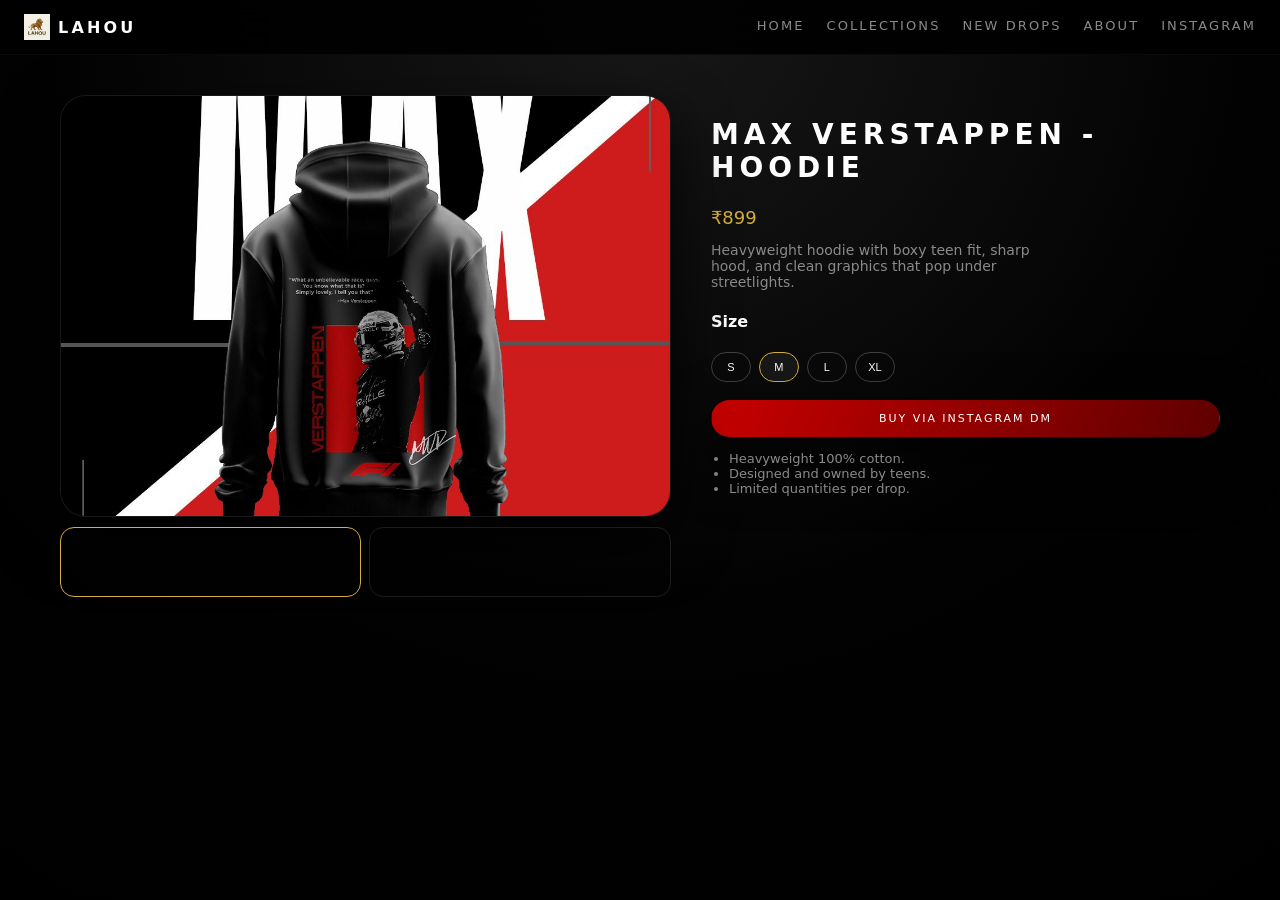
==== max-hood.html @ ea8ffd42 "Add files via upload" ====
<!DOCTYPE html>
<html lang="en">
<head>
  <meta charset="UTF-8" />
  <title>MAX VERSTAPPEN - hoodie</title>
  <meta name="viewport" content="width=device-width, initial-scale=1.0" />
  <link rel="stylesheet" href="styles.css" />
</head>
<body class="product-body">
  <!-- Sticky DM button (mobile) -->
  <a href="https://www.instagram.com/lahou.in/" target="_blank" class="dm-sticky">
    DM to Order
  </a>

  <!-- Navbar reused -->
  <header class="navbar">
    <div class="nav-left">
      <div class="logo">
  <img src="assets/logo.jpg" alt="LAHOU streetwear logo" class="logo-img" />
<span class="logo-text">LAHOU</span>
      </div>
    </div>
    <nav class="nav-links">
      <a href="index.html#hero" class="nav-link">Home</a>
      <a href="index.html#collections" class="nav-link">Collections</a>
      <a href="index.html#new-drops" class="nav-link">New Drops</a>
      <a href="index.html#about" class="nav-link">About</a>
      <a href="https://www.instagram.com/lahou.in/" target="_blank" class="nav-link">Instagram</a>
    </nav>
    <button class="hamburger" id="hamburger">
      <span></span><span></span><span></span>
    </button>
  </header>


  <div class="mobile-menu" id="mobileMenu">
    <a href="index.html#hero" class="mobile-link">Home</a>
    <a href="index.html#collections" class="mobile-link">Collections</a>
    <a href="index.html#new-drops" class="mobile-link">New Drops</a>
    <a href="index.html#about" class="mobile-link">About</a>
    <a href="https://www.instagram.com/lahou.in/" target="_blank" class="mobile-link">Instagram</a>
  </div>

  <!-- Product Layout -->
  <main class="product-page">
    <section class="product-gallery">
      <div class="product-main-image zoom-wrap">
        <div class="product-main-img product-2" id="zoomImage"></div>
      </div>
      <div class="product-thumbs">
        <div class="thumb thumb-active" data-image="product-2"></div>
        <div class="thumb" data-image="product-2b"></div>
       
      </div>
    </section>

    <section class="product-details">
      <h1>MAX VERSTAPPEN - hoodie</h1>
      <p class="product-price">₹899</p>
      <p class="product-short">
        Heavyweight hoodie with boxy teen fit, sharp hood, and clean graphics that pop under streetlights.
      </p>

      <div class="product-sizes">
        <h4>Size</h4>
        <div class="size-options">
          <button class="size-btn">S</button>
          <button class="size-btn active">M</button>
          <button class="size-btn">L</button>
          <button class="size-btn">XL</button>
        </div>
      </div>

      <a href="https://www.instagram.com/lahou.in/" target="_blank" class="btn primary wide">
        Buy via Instagram DM
      </a>

      <ul class="product-meta">
        <li>Heavyweight 100% cotton.</li>
        <li>Designed and owned by teens.</li>
        <li>Limited quantities per drop.</li>
      </ul>
    </section>
  </main>

 

  <script src="script.js"></script>
</body>
</html>
---- styles.css ----
:root {
  --black: #000000;
  --white: #ffffff;
  --red: #c80000;
  --gold: #d4af37;
  --bg: #050506;
  --gray: #8a8a8a;
  --card: #101015;
  --border-subtle: #1d1d20;
  --radius: 14px;
  --transition-fast: 0.25s ease;
  --shadow-soft: 0 24px 60px rgba(0, 0, 0, 0.9);
  --shadow-gold: 0 0 28px rgba(212, 175, 55, 0.3);
  --max-width: 1200px;
}

*,
*::before,
*::after {
  box-sizing: border-box;
}

html,
body {
  margin: 0;
  padding: 0;
  background: radial-gradient(circle at top, #151515 0%, #020203 55%, #000000 100%);
  color: var(--white);
  font-family: system-ui, -apple-system, BlinkMacSystemFont, "SF Pro Text", "Inter", sans-serif;
  scroll-behavior: smooth;
}

body {
  min-height: 100vh;
}

/* Generic */

.section {
  width: 100%;
}

.section-padded {
  padding: 80px 20px;
}

.section-header {
  max-width: var(--max-width);
  margin: 0 auto 40px;
}

.section-header h2 {
  font-size: 32px;
  letter-spacing: 0.12em;
  text-transform: uppercase;
}

.section-header p {
  color: var(--gray);
  max-width: 420px;
}

/* Navbar */

.navbar {
  position: sticky;
  top: 0;
  z-index: 50;
  display: flex;
  align-items: center;
  justify-content: space-between;
  padding: 14px 24px;
  background: rgba(0, 0, 0, 0.9);
  backdrop-filter: blur(14px);
  border-bottom: 1px solid rgba(255, 255, 255, 0.04);
}

.logo {
  display: flex;
  align-items: center;
  gap: 8px;
  font-weight: 700;
  letter-spacing: 0.2em;
  text-transform: uppercase;
}

.logo-icon {
  width: 28px;
  height: 28px;
  display: inline-flex;
  align-items: center;
  justify-content: center;
  border-radius: 50%;
  border: 1px solid rgba(255, 255, 255, 0.2);
  background: radial-gradient(circle at 30% 0%, #c80000 0%, #000 60%);
  font-size: 16px;
}

.nav-links {
  display: flex;
  gap: 22px;
}

.nav-link {
  font-size: 13px;
  text-transform: uppercase;
  letter-spacing: 0.16em;
  color: var(--gray);
  position: relative;
  padding-bottom: 4px;
  text-decoration: none;
  transition: color var(--transition-fast);
}

.nav-link::after {
  content: "";
  position: absolute;
  left: 0;
  bottom: 0;
  width: 0;
  height: 2px;
  background: var(--red);
  transition: width var(--transition-fast);
}

.nav-link:hover {
  color: var(--white);
}

.nav-link:hover::after,
.nav-link.active::after {
  width: 100%;
}

.hamburger {
  display: none;
  flex-direction: column;
  gap: 4px;
  width: 22px;
  height: 18px;
  border: none;
  background: transparent;
  padding: 0;
  cursor: pointer;
}

.hamburger span {
  display: block;
  height: 2px;
  background: var(--white);
  border-radius: 999px;
}

/* Mobile menu */

.mobile-menu {
  position: fixed;
  inset: 0;
  background: rgba(0, 0, 0, 0.96);
  display: none;
  flex-direction: column;
  padding-top: 80px;
  z-index: 40;
}

.mobile-menu.open {
  display: flex;
}

.mobile-link {
  padding: 16px 24px;
  font-size: 18px;
  text-decoration: none;
  color: var(--white);
  border-bottom: 1px solid rgba(255, 255, 255, 0.08);
}

/* Hero */

.hero {
  position: relative;
  min-height: calc(100vh - 64px);
  padding: 60px 20px 80px;
  overflow: hidden;
  display: flex;
  align-items: center;
}

.hero-bg {
  position: absolute;
  inset: 0;
  background:
    radial-gradient(circle at 0% 0%, rgba(200, 0, 0, 0.3) 0%, transparent 55%),
    radial-gradient(circle at 100% 100%, rgba(212, 175, 55, 0.2) 0%, transparent 50%);
  opacity: 0.5;
  pointer-events: none;
}

.hero-content {
  position: relative;
  max-width: var(--max-width);
  width: 100%;
  margin: 0 auto;
  display: grid;
  grid-template-columns: minmax(0, 1.3fr) minmax(0, 1fr);
  gap: 40px;
  align-items: center;
}

.hero-text {
  max-width: 520px;
}

.hero-tagline {
  text-transform: uppercase;
  letter-spacing: 0.22em;
  font-size: 11px;
  color: var(--gray);
  margin-bottom: 18px;
}

.hero h1 {
  font-size: 46px;
  line-height: 1.05;
  margin: 0 0 22px;
  letter-spacing: 0.14em;
  text-transform: uppercase;
}

.hero-sub {
  color: #c5c5c5;
  font-size: 16px;
  max-width: 340px;
}

.hero-ctas {
  margin-top: 28px;
  display: flex;
  flex-wrap: wrap;
  gap: 12px;
}

.btn {
  border-radius: 999px;
  text-decoration: none;
  text-transform: uppercase;
  letter-spacing: 0.18em;
  font-size: 11px;
  padding: 11px 24px;
  border: 1px solid transparent;
  cursor: pointer;
  display: inline-flex;
  align-items: center;
  justify-content: center;
  gap: 6px;
  transition: all var(--transition-fast);
}

.btn.primary {
  background: linear-gradient(120deg, var(--red), #5e0000);
  color: var(--white);
  box-shadow: var(--shadow-soft);
}

.btn.primary:hover {
  box-shadow: var(--shadow-gold);
}

.btn.secondary {
  background: transparent;
  border: 1px solid rgba(255, 255, 255, 0.4);
  color: var(--white);
}

.btn.secondary:hover {
  border-color: var(--red);
  color: var(--red);
}

.btn.ghost {
  background: rgba(255, 255, 255, 0.04);
  color: var(--gray);
}

.btn.ghost:hover {
  background: rgba(255, 255, 255, 0.1);
  color: var(--white);
}

.btn.tiny {
  padding: 8px 18px;
  font-size: 10px;
}

.btn.wide {
  width: 100%;
}

.hero-product {
  display: flex;
  align-items: center;
  justify-content: flex-end;
  gap: 16px;
}

.hero-mockup {
  position: relative;
  border-radius: 26px;
  background: radial-gradient(circle at 20% 0%, rgba(255, 255, 255, 0.12) 0%, rgba(0, 0, 0, 1) 70%);
  padding: 18px;
  border: 1px solid rgba(255, 255, 255, 0.06);
  box-shadow: var(--shadow-soft);
  overflow: hidden;
  transform-origin: center;
  transition: transform 0.5s ease, box-shadow 0.5s ease;
}

.hero-mockup:hover {
  transform: translateY(-6px) scale(1.02);
  box-shadow: 0 34px 80px rgba(0, 0, 0, 1);
}

.hero-mockup-main {
  width: 260px;
  height: 340px;
}

.hero-mockup-secondary {
  width: 180px;
  height: 260px;
  opacity: 0.9;
}

.mockup-image {
  position: relative;
  width: 100%;
  height: 100%;
  border-radius: 20px;
  background-size: cover;
  background-position: center;
  filter: contrast(1.1) saturate(1.1);
}

.mockup-black {
  background-image: url("assets/luffy.jpeg");
  background-size: cover;
  background-position: center;
}

.mockup-red {
  background-image: url("assets/SM.jpeg");
  background-size: cover;
  background-position: center;
}


.mockup-label {
  position: absolute;
  bottom: 14px;
  left: 18px;
  padding: 4px 10px;
  border-radius: 999px;
  font-size: 10px;
  text-transform: uppercase;
  letter-spacing: 0.16em;
  background: rgba(0, 0, 0, 0.8);
  border: 1px solid rgba(255, 255, 255, 0.28);
}

/* Collections */

.collections-grid {
  max-width: var(--max-width);
  margin: 0 auto;
  display: grid;
  gap: 22px;
  grid-template-columns: repeat(4, minmax(0, 1fr));
}

.collection-card {
  position: relative;
  border-radius: var(--radius);
  overflow: hidden;
  background: radial-gradient(circle at top, #151515 0%, #050505 100%);
  border: 1px solid var(--border-subtle);
  cursor: pointer;
  transform: translateY(0);
  transition: transform var(--transition-fast), box-shadow var(--transition-fast), border-color var(--transition-fast);
}

.collection-image {
  height: 220px;
  background-size: cover;
  background-position: center;
  transition: transform 0.6s ease, filter 0.6s ease;
}
/* Featured collection images */
.coll-max {
  background-image: url("assets/MAX.jpeg");
  background-size: cover;
  background-position: center;
}

.coll-seedhe {
  background-image: url("assets/SM.jpeg");
  background-size: cover;
  background-position: center;
}

.coll-travis {
  background-image: url("assets/tavi.jpeg");
  background-size: cover;
  background-position: center;
}

.coll-luffy {
  background-image: url("assets/luffy.jpeg");
  background-size: cover;
  background-position: center;
}



.collection-info {
  padding: 14px 16px 16px;
  display: flex;
  align-items: center;
  justify-content: space-between;
  gap: 8px;
}

.collection-info h3 {
  font-size: 14px;
  text-transform: uppercase;
  letter-spacing: 0.18em;
}

.collection-link {
  border: none;
  background: transparent;
  color: var(--gray);
  font-size: 11px;
  text-transform: uppercase;
  letter-spacing: 0.16em;
  cursor: pointer;
  position: relative;
}

.collection-link::after {
  content: "";
  position: absolute;
  left: 0;
  bottom: -2px;
  width: 0;
  height: 1px;
  background: var(--gold);
  transition: width var(--transition-fast);
}

.collection-card:hover {
  transform: translateY(-8px);
  box-shadow: var(--shadow-soft);
  border-color: rgba(255, 255, 255, 0.16);
}

.collection-card:hover .collection-image {
  transform: scale(1.08);
  filter: saturate(1.2);
}

.collection-card:hover .collection-link::after {
  width: 100%;
}

/* Brand Story */

.brand-story {
  position: relative;
  padding: 80px 20px;
  overflow: hidden;
}

.brand-story-inner {
  max-width: var(--max-width);
  margin: 0 auto;
  position: relative;
  z-index: 2;
}

.brand-story h2 {
  font-size: 30px;
  text-transform: uppercase;
  letter-spacing: 0.18em;
  margin-bottom: 10px;
}

.brand-story p {
  max-width: 420px;
  color: var(--gray);
}

.lion-bg {
  position: absolute;
  right: -10%;
  top: -40%;
  width: 420px;
  height: 420px;
  background: radial-gradient(circle at 50% 50%, rgba(255, 255, 255, 0.12) 0%, transparent 60%);
  opacity: 0.22;
  pointer-events: none;
}

/* Product Grid */

.product-grid {
  max-width: var(--max-width);
  margin: 0 auto;
  display: grid;
  grid-template-columns: repeat(3, minmax(0, 1fr));
  gap: 22px;
}

.product-card {
  background: var(--card);
  border-radius: var(--radius);
  border: 1px solid var(--border-subtle);
  overflow: hidden;
  transition: transform var(--transition-fast), box-shadow var(--transition-fast), border-color var(--transition-fast);
}

.product-card:hover {
  transform: translateY(-8px);
  box-shadow: var(--shadow-soft);
  border-color: rgba(255, 255, 255, 0.2);
}

.product-image {
  height: 260px;
  background-size: cover;
  background-position: center;
  position: relative;
  transition: filter 0.4s ease, transform 0.4s ease;
}

/* Placeholder hoodie visuals using gradients */
/* Hoodie 1: Stranger */
.product-1 {
  background-image: url("assets/luffy.jpeg");
  background-size: cover;
  background-position: center;
}

.product-1b {
  background-image: url("assets/luffy-front.jpeg"); /* or another angle */
  background-size: cover;
  background-position: center;
}

/* Hoodie 2: MAX black */
.product-2 {
  background-image: url("assets/MAX.jpeg");
  background-size: cover;
  background-position: center;
}

.product-2b {
  background-image: url("assets/MAX-front.jpeg"); /* if you have it */
  background-size: cover;
  background-position: center;
}

/* Hoodie 3: Gold accent */
.product-3 {
  background-image: url("assets/SM.jpeg");
  background-size: cover;
  background-position: center;
}

.product-3b {
  background-image: url("assets/SM-back.jpeg"); /* optional */
  background-size: cover;
  background-position: center;
}


.product-card:hover .product-image {
  filter: hue-rotate(-8deg) saturate(1.2);
  transform: scale(1.04);
}

.product-info {
  padding: 14px 16px 16px;
  display: flex;
  flex-direction: column;
  gap: 6px;
}

.product-info h3 {
  font-size: 14px;
  text-transform: uppercase;
  letter-spacing: 0.14em;
}

.price {
  color: var(--gold);
  font-weight: 500;
}

/* Community */

.community {
  padding: 80px 20px 70px;
}

.community-grid {
  max-width: var(--max-width);
  margin: 0 auto;
  display: grid;
  grid-template-columns: repeat(4, minmax(0, 1fr));
  gap: 18px;
}

.community-card {
  height: 180px;
  border-radius: 18px;
  background: linear-gradient(135deg, #111, #000);
  border: 1px solid rgba(255, 255, 255, 0.06);
}

/* Instagram section */

.insta-section {
  padding-bottom: 90px;
}

.insta-grid {
  max-width: var(--max-width);
  margin: 0 auto 22px;
  display: grid;
  grid-template-columns: repeat(4, minmax(0, 1fr));
  gap: 18px;
}

.insta-post {
  height: 160px;
  border-radius: 18px;
  background: radial-gradient(circle at 20% 0%, #c80000 0%, #000 55%);
  border: 1px solid rgba(255, 255, 255, 0.08);
}

.insta-embed-placeholder {
  max-width: var(--max-width);
  margin: 0 auto;
  padding: 18px 16px;
  border-radius: 14px;
  border: 1px dashed rgba(255, 255, 255, 0.18);
  color: var(--gray);
  font-size: 13px;
}

/* Footer */

.footer {
  padding: 40px 20px 26px;
  background: #020203;
  border-top: 1px solid rgba(255, 255, 255, 0.06);
}

.footer-line {
  height: 1px;
  width: 100%;
  background: linear-gradient(90deg, transparent, var(--gold), transparent);
  margin-bottom: 26px;
}

.footer-content {
  max-width: var(--max-width);
  margin: 0 auto 16px;
  display: grid;
  grid-template-columns: repeat(4, minmax(0, 1fr));
  gap: 20px;
}

.footer-col h4 {
  font-size: 12px;
  text-transform: uppercase;
  letter-spacing: 0.2em;
  margin-bottom: 10px;
}

.footer-col p {
  margin: 4px 0;
  color: var(--gray);
  font-size: 13px;
}

.footer-insta-preview {
  display: grid;
  grid-template-columns: repeat(2, 1fr);
  gap: 4px;
}

.footer-insta-preview span {
  width: 100%;
  aspect-ratio: 1 / 1;
  border-radius: 8px;
  background: linear-gradient(135deg, #121212, #2b2b2b);
}

.footer-bottom {
  text-align: center;
  font-size: 11px;
  color: #737373;
}

/* Floating DM bubble */

.dm-bubble {
  position: fixed;
  right: 20px;
  bottom: 20px;
  z-index: 60;
  background: linear-gradient(135deg, #c80000, #5a0000);
  color: var(--white);
  padding: 10px 18px;
  border-radius: 999px;
  text-decoration: none;
  font-size: 11px;
  letter-spacing: 0.16em;
  text-transform: uppercase;
  box-shadow: 0 18px 40px rgba(0, 0, 0, 0.9);
  border: 1px solid rgba(255, 255, 255, 0.12);
}

/* New drop card */

.new-drop-card {
  position: fixed;
  left: 24px;
  bottom: 24px;
  z-index: 55;
  padding: 10px 14px;
  border-radius: 12px;
  background: rgba(0, 0, 0, 0.92);
  border: 1px solid rgba(255, 255, 255, 0.08);
  box-shadow: 0 16px 40px rgba(0, 0, 0, 0.9);
  font-size: 11px;
}

.new-drop-card h4 {
  text-transform: uppercase;
  letter-spacing: 0.16em;
  font-size: 10px;
  margin: 0 0 6px;
  color: var(--gray);
}

.countdown span {
  font-weight: 600;
}

/* Product modal */

.product-modal {
  position: fixed;
  inset: 0;
  background: rgba(0, 0, 0, 0.88);
  display: none;
  align-items: center;
  justify-content: center;
  z-index: 80;
}

.product-modal.open {
  display: flex;
}

.product-modal-inner {
  background: #050506;
  border-radius: 22px;
  padding: 22px;
  max-width: 780px;
  width: calc(100% - 40px);
  display: grid;
  grid-template-columns: minmax(0, 1.2fr) minmax(0, 1fr);
  gap: 22px;
  border: 1px solid rgba(255, 255, 255, 0.08);
  box-shadow: var(--shadow-soft);
}

.modal-close {
  position: absolute;
  top: 18px;
  right: 22px;
  border: none;
  background: transparent;
  color: var(--white);
  font-size: 26px;
  cursor: pointer;
}

.modal-image {
  border-radius: 18px;
  background-image: linear-gradient(135deg, #040404, #121212);
  background-size: cover;
  background-position: center;
  min-height: 260px;
}

.modal-info h2 {
  font-size: 22px;
  text-transform: uppercase;
  letter-spacing: 0.16em;
}

.modal-price {
  color: var(--gold);
  margin: 8px 0 12px;
}

.modal-desc {
  color: var(--gray);
  font-size: 14px;
}

.modal-sizes {
  margin: 10px 0 16px;
}

.size-chip {
  display: inline-flex;
  align-items: center;
  justify-content: center;
  min-width: 34px;
  padding: 5px 10px;
  border-radius: 999px;
  border: 1px solid rgba(255, 255, 255, 0.24);
  font-size: 11px;
  margin-right: 6px;
  cursor: pointer;
}

.size-chip.active {
  border-color: var(--gold);
}

/* Product page specific */

.product-body {
  background: radial-gradient(circle at top, #181818 0%, #020203 55%, #000000 100%);
}

.product-page {
  max-width: var(--max-width);
  margin: 40px auto 80px;
  padding: 0 20px;
  display: grid;
  grid-template-columns: minmax(0, 1.2fr) minmax(0, 1fr);
  gap: 40px;
}

.product-gallery {
  position: relative;
}

.product-main-image {
  border-radius: 26px;
  overflow: hidden;
  border: 1px solid rgba(255, 255, 255, 0.08);
  background: #050505;
  box-shadow: var(--shadow-soft);
}

.product-main-img {
  height: 420px;
  background-size: cover;
  background-position: center;
  transform-origin: center;
  transition: transform 0.4s ease;
}

.product-main-img:hover {
  transform: scale(1.06);
}

.product-thumbs {
  display: flex;
  gap: 8px;
  margin-top: 10px;
}

.thumb {
  flex: 1;
  height: 70px;
  border-radius: 14px;
  background-size: cover;
  background-position: center;
  border: 1px solid rgba(255, 255, 255, 0.16);
  cursor: pointer;
  opacity: 0.65;
}

.thumb-active {
  border-color: var(--gold);
  opacity: 1;
}

/* map thumbnails to product backgrounds */
.thumb[data-image="product-1"] {
  background-image: linear-gradient(135deg, #040404 0%, #141414 40%, #000000 100%);
}
.thumb[data-image="product-1b"] {
  background-image: linear-gradient(135deg, #3a0000, #c80000);
}
.thumb[data-image="product-1c"] {
  background-image: linear-gradient(135deg, #121212, #3a2a00);
}

.product-details h1 {
  font-size: 28px;
  letter-spacing: 0.18em;
  text-transform: uppercase;
}

.product-price {
  color: var(--gold);
  font-size: 18px;
  margin: 10px 0 12px;
}

.product-short {
  color: var(--gray);
  font-size: 14px;
  max-width: 360px;
}

.product-sizes {
  margin: 18px 0;
}

.size-options {
  display: flex;
  gap: 8px;
  margin-top: 8px;
}

.size-btn {
  min-width: 40px;
  padding: 8px 10px;
  border-radius: 999px;
  background: transparent;
  color: var(--white);
  border: 1px solid rgba(255, 255, 255, 0.22);
  text-transform: uppercase;
  font-size: 11px;
  cursor: pointer;
  transition: background var(--transition-fast), border-color var(--transition-fast);
}

.size-btn:hover,
.size-btn.active {
  background: rgba(255, 255, 255, 0.06);
  border-color: var(--gold);
}

.product-meta {
  margin: 14px 0 0;
  padding-left: 18px;
  color: var(--gray);
  font-size: 13px;
}

/* Recommended carousel */

.recommended {
  background: #050506;
}

.recommended-carousel {
  max-width: var(--max-width);
  margin: 0 auto;
  display: grid;
  grid-template-columns: repeat(3, minmax(0, 1fr));
  gap: 18px;
}

.recommended-card {
  border-radius: 18px;
  overflow: hidden;
  border: 1px solid rgba(255, 255, 255, 0.08);
  background: linear-gradient(135deg, #170000, #350000);
  box-shadow: 0 18px 44px rgba(0, 0, 0, 0.9);
}

.rec-img {
  height: 180px;
  background-size: cover;
  background-position: center;
}

.rec-info {
  padding: 10px 14px 14px;
}

.rec-info h3 {
  font-size: 13px;
  text-transform: uppercase;
  letter-spacing: 0.14em;
}

.rec-info .price {
  font-size: 13px;
}

/* Sticky DM mobile */

.dm-sticky {
  position: fixed;
  left: 0;
  right: 0;
  bottom: 0;
  background: linear-gradient(135deg, #c80000, #5a0000);
  color: var(--white);
  text-align: center;
  padding: 12px 16px;
  text-decoration: none;
  font-size: 11px;
  text-transform: uppercase;
  letter-spacing: 0.16em;
  display: none;
  z-index: 60;
}

/* Reveal on scroll */

.reveal {
  opacity: 0;
  transform: translateY(18px);
  transition: opacity 0.6s ease, transform 0.6s ease;
}

.reveal.visible {
  opacity: 1;
  transform: translateY(0);
}

/* Responsive */

@media (max-width: 960px) {
  .hero-content {
    grid-template-columns: minmax(0, 1.1fr) minmax(0, 0.9fr);
  }

  .collections-grid {
    grid-template-columns: repeat(2, minmax(0, 1fr));
  }

  .product-grid,
  .community-grid,
  .insta-grid,
  .recommended-carousel {
    grid-template-columns: repeat(2, minmax(0, 1fr));
  }

  .product-page {
    grid-template-columns: minmax(0, 1fr);
  }

  .product-main-img {
    height: 360px;
  }

  .footer-content {
    grid-template-columns: repeat(2, minmax(0, 1fr));
  }
}

@media (max-width: 720px) {
  .navbar {
    padding-inline: 16px;
  }

  .nav-links {
    display: none;
  }

  .hamburger {
    display: flex;
  }

  .hero {
    padding-top: 40px;
  }

  .hero-content {
    grid-template-columns: minmax(0, 1fr);
    gap: 30px;
  }

  .hero-product {
    justify-content: flex-start;
  }

  .hero-mockup-main {
    width: 220px;
    height: 300px;
  }

  .hero-mockup-secondary {
    width: 160px;
    height: 220px;
  }

  .collections-grid {
    grid-template-columns: minmax(0, 1fr);
  }

  .product-grid,
  .community-grid,
  .insta-grid,
  .recommended-carousel {
    grid-template-columns: minmax(0, 1fr);
  }

  .dm-bubble {
    bottom: 70px;
  }

  .dm-sticky {
    display: block;
  }

  .new-drop-card {
    left: 10px;
    bottom: 80px;
  }

  .footer-content {
    grid-template-columns: minmax(0, 1fr);
  }
}
.logo {
  display: flex;
  align-items: center;
}

.logo-img {
  height: 26px;
}
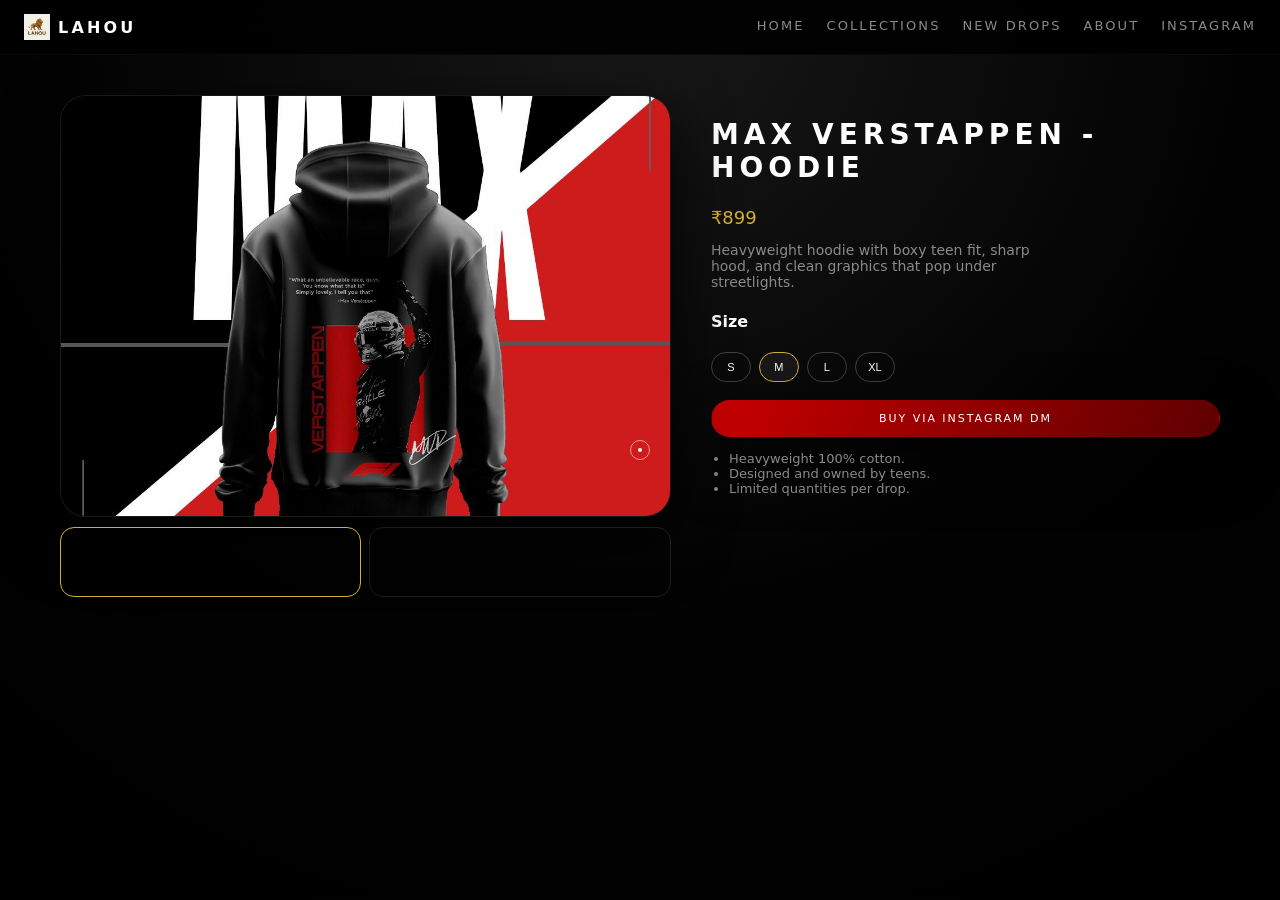
==== commit fae324ed: "Update max-hood.html" ====
--- a/max-hood.html
+++ b/max-hood.html
@@ -86,5 +86,7 @@
  
 
   <script src="script.js"></script>
+  <script src="effects.js"></script>
 </body>
 </html>
+
